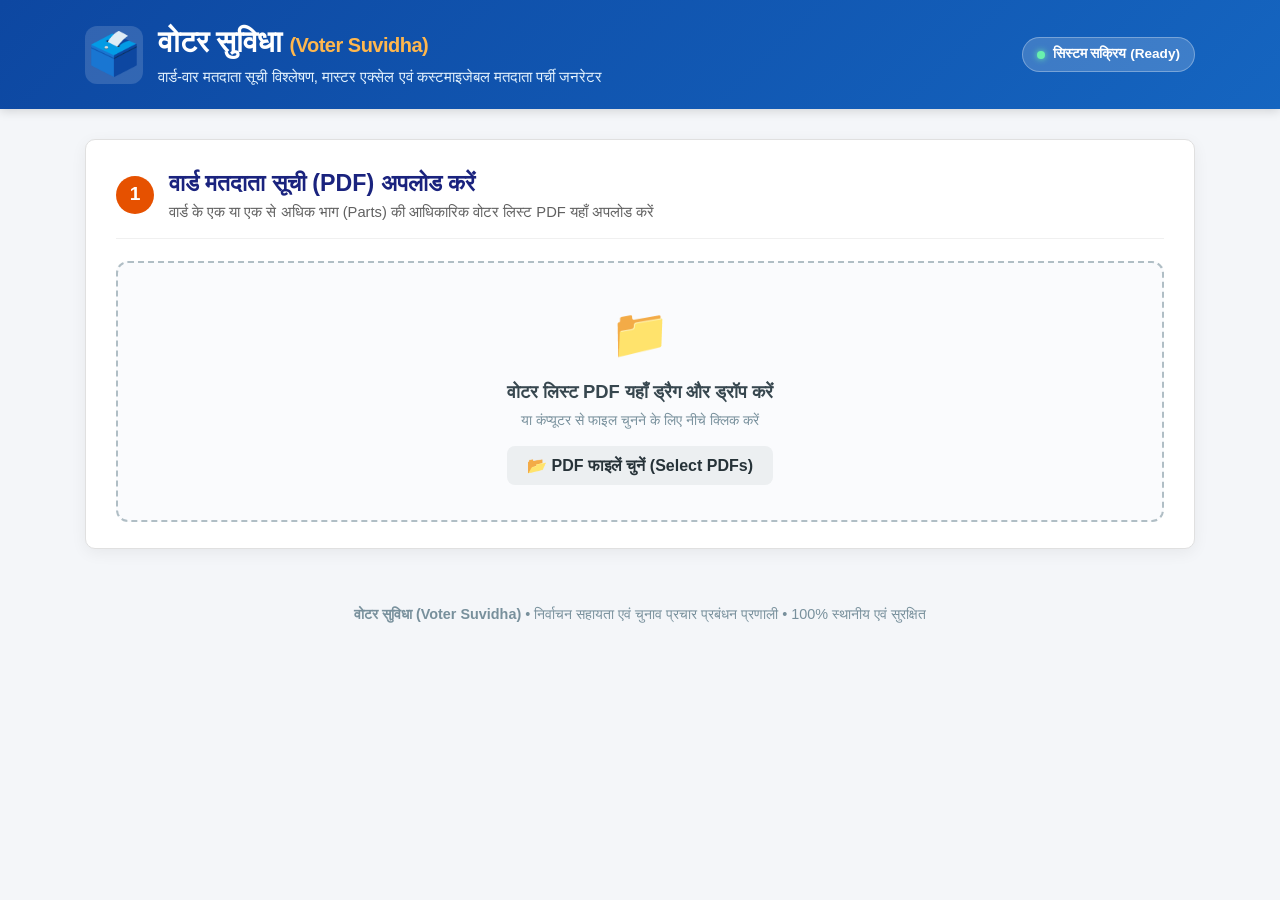
==== voter_suvidha/web/index.html @ de532b16 "feat: complete Voter Suvidha slip generator with candidate photo, party symbol, and threaded server" ====
<!DOCTYPE html>
<html lang="hi">
<head>
  <meta charset="UTF-8">
  <meta name="viewport" content="width=device-width, initial-scale=1.0">
  <title>वोटर सुविधा (Voter Suvidha) — निर्वाचन नामावली एवं मतदाता पर्ची प्रणाली</title>
  <link rel="stylesheet" href="style.css">
</head>
<body>

  <!-- Top App Header -->
  <header class="app-header">
    <div class="header-container">
      <div class="brand-group">
        <div class="brand-logo">🗳️</div>
        <div>
          <h1 class="brand-title">वोटर सुविधा <span>(Voter Suvidha)</span></h1>
          <p class="brand-subtitle">वार्ड-वार मतदाता सूची विश्लेषण, मास्टर एक्सेल एवं कस्टमाइजेबल मतदाता पर्ची जनरेटर</p>
        </div>
      </div>
      <div class="header-badge">
        <span class="status-dot"></span> सिस्टम सक्रिय (Ready)
      </div>
    </div>
  </header>

  <!-- Main Container -->
  <main class="main-container">

    <!-- Step 1: Upload Box -->
    <section class="card upload-section">
      <div class="section-title-row">
        <div class="step-circle">1</div>
        <div>
          <h2>वार्ड मतदाता सूची (PDF) अपलोड करें</h2>
          <p class="step-desc">वार्ड के एक या एक से अधिक भाग (Parts) की आधिकारिक वोटर लिस्ट PDF यहाँ अपलोड करें</p>
        </div>
      </div>

      <div class="dropzone" id="dropzone">
        <div class="dropzone-icon">📁</div>
        <p class="dropzone-text"><strong>वोटर लिस्ट PDF यहाँ ड्रैग और ड्रॉप करें</strong></p>
        <p class="dropzone-sub">या कंप्यूटर से फाइल चुनने के लिए नीचे क्लिक करें</p>
        <input type="file" id="pdfFileInput" accept=".pdf" multiple style="display:none;">
        <button type="button" class="btn btn-secondary" onclick="document.getElementById('pdfFileInput').click()">
          📂 PDF फाइलें चुनें (Select PDFs)
        </button>
      </div>

      <!-- File Queue List -->
      <div id="fileListContainer" class="file-list-container" style="display:none;">
        <h3 class="subsection-title">चयनित फाइलें:</h3>
        <ul id="fileList" class="file-list"></ul>
        <div class="upload-action-row">
          <button id="btnProcessPdfs" class="btn btn-primary btn-large">
            ⚡ फाइलों का विश्लेषण करें (Extract Electors)
          </button>
          <button id="btnClearFiles" class="btn btn-outline">हटाएं (Clear)</button>
        </div>
      </div>

      <!-- Progress / Status Bar -->
      <div id="processingIndicator" class="processing-container" style="display:none;">
        <div class="spinner"></div>
        <div class="processing-text">
          <strong id="processingTitle">मतदाता सूची का विश्लेषण किया जा रहा है...</strong>
          <span id="processingDetail">कृती देव फॉन्ट डिकोडिंग और विलोपन सूची (Deleted Voters) की जांच जारी है...</span>
        </div>
      </div>
    </section>

    <!-- Step 2: Extracted Data Summary (Hidden until extracted) -->
    <section id="summarySection" class="card summary-section" style="display:none;">
      <div class="section-title-row">
        <div class="step-circle success-circle">2</div>
        <div>
          <h2>मतदाता सांख्यिकी सारांश (Extraction Summary)</h2>
          <p class="step-desc">विलोपित मतदाताओं को स्वतः हटाकर सक्रिय मतदाताओं का संकलन तैयार है</p>
        </div>
      </div>

      <div class="stats-grid">
        <div class="stat-card stat-active">
          <div class="stat-val" id="statActiveVoters">0</div>
          <div class="stat-label">सक्रिय मतदाता (Active)</div>
          <div class="stat-sub">पर्ची व एक्सेल हेतु मान्य</div>
        </div>
        <div class="stat-card stat-deleted">
          <div class="stat-val" id="statDeletedVoters">0</div>
          <div class="stat-label">विलोपित मतदाता (Deleted)</div>
          <div class="stat-sub">मृतक / स्थानांतरित (हटाए गए)</div>
        </div>
        <div class="stat-card stat-total">
          <div class="stat-val" id="statTotalSerials">0</div>
          <div class="stat-label">कुल क्रम संख्या (Serials)</div>
          <div class="stat-sub">नामावली में कुल प्रविष्टियाँ</div>
        </div>
        <div class="stat-card stat-ward">
          <div class="stat-val" id="statWardNum">20</div>
          <div class="stat-label">वार्ड संख्या (Ward)</div>
          <div class="stat-sub" id="statPartsCount">भाग 1 व 2</div>
        </div>
      </div>

      <!-- Parts & Booth Detail Editor Table -->
      <div class="booth-editor-container">
        <h3 class="subsection-title">मतदाता सूची (PDF) से प्राप्त भाग एवं मतदान केंद्र का नाम व पता:</h3>
        <table class="data-table" id="partsTable">
          <thead>
            <tr>
              <th style="width: 10%;">भाग नं.</th>
              <th style="width: 55%;">मतदान केंद्र का नाम व पता (Polling Station)</th>
              <th style="width: 15%;">कुल मतदाता</th>
              <th style="width: 20%;">सक्रिय मतदाता</th>
            </tr>
          </thead>
          <tbody id="partsTableBody"></tbody>
        </table>
      </div>
    </section>

    <!-- Step 3: Customization Settings (Candidate, Message, Layout) -->
    <section id="configSection" class="card config-section" style="display:none;">
      <div class="section-title-row">
        <div class="step-circle">3</div>
        <div>
          <h2>मतदाता पर्ची कस्टमाइजेशन (Slip Configuration)</h2>
          <p class="step-desc">प्रत्याशी का नाम, पार्टी, अपील एवं प्रति A4 पृष्ठ पर्चियों की संख्या निर्धारित करें</p>
        </div>
      </div>

      <div class="form-grid">
        <!-- Candidate Name -->
        <div class="form-group">
          <label for="candidateNameInput">
            <strong>प्रत्याशी का नाम (Candidate Name):</strong>
          </label>
          <input type="text" id="candidateNameInput" class="form-control" value="मनोज बाबेल" placeholder="उदा. मनोज बाबेल">
          <small class="field-hint">पर्ची के दाईं ओर (Right Box) बोल्ड अक्षरों में प्रदर्शित होगा</small>
        </div>

        <!-- Party Name -->
        <div class="form-group">
          <label for="partyNameInput">
            <strong>पार्टी / दल का नाम (Party Name):</strong>
          </label>
          <input type="text" id="partyNameInput" class="form-control" value="भारतीय जनता पार्टी (BJP)" placeholder="उदा. भारतीय जनता पार्टी (BJP)">
          <small class="field-hint">प्रत्याशी नाम के साथ प्रदर्शित होगा</small>
        </div>

        <!-- Candidate Photo -->
        <div class="form-group">
          <label for="candidatePhotoInput">
            <strong>प्रत्याशी की फोटो (Candidate Photo - Optional):</strong>
          </label>
          <div class="photo-upload-container">
            <input type="file" id="candidatePhotoInput" accept="image/*" style="display:none;">
            <button type="button" class="btn btn-secondary" onclick="document.getElementById('candidatePhotoInput').click()">
              📷 फोटो अपलोड करें (Upload Photo)
            </button>
            <div id="photoPreviewBox" class="photo-preview-box" style="display:none;">
              <img id="candidatePhotoPreview" src="" alt="Candidate Photo">
              <button type="button" class="btn-remove-photo" id="btnRemovePhoto" title="फोटो हटाएं">&times;</button>
            </div>
          </div>
          <small class="field-hint">प्रत्याशी के नाम के ऊपर (शीर्ष पर) प्रिंट होगी</small>
        </div>

        <!-- Party Symbol -->
        <div class="form-group">
          <label for="partySymbolInput">
            <strong>पार्टी का चुनाव चिन्ह (Party Symbol - Optional):</strong>
          </label>
          <div class="photo-upload-container">
            <input type="file" id="partySymbolInput" accept="image/*" style="display:none;">
            <button type="button" class="btn btn-secondary" onclick="document.getElementById('partySymbolInput').click()">
              🗳️ चुनाव चिन्ह अपलोड करें (Upload Symbol)
            </button>
            <div id="symbolPreviewBox" class="photo-preview-box" style="display:none;">
              <img id="partySymbolPreview" src="" alt="Party Symbol">
              <button type="button" class="btn-remove-photo" id="btnRemoveSymbol" title="चिन्ह हटाएं">&times;</button>
            </div>
          </div>
          <small class="field-hint">प्रत्याशी के नाम के नीचे व पार्टी नाम के ऊपर प्रिंट होगा</small>
        </div>

        <!-- Message at bottom -->
        <div class="form-group">
          <label for="bottomMessageInput">
            <strong>चुनाव अपील संदेश (Appeal Text):</strong>
          </label>
          <input type="text" id="bottomMessageInput" class="form-control" value="को अपना अमूल्य वोट देकर भारी मतों से विजयी बनाएं!" placeholder="उदा. को अपना अमूल्य वोट देकर विजयी बनाएं!">
          <small class="field-hint">प्रत्याशी बॉक्स के नीचे प्रदर्शित होगा</small>
        </div>

        <!-- Slips per A4 Page Configuration -->
        <div class="form-group full-width">
          <label>
            <strong>प्रति A4 पृष्ठ कितनी पर्चियां प्रिंट करना चाहते हैं? (Slips per A4 Page):</strong>
          </label>
          <div class="layout-selector">
            <label class="layout-option">
              <input type="radio" name="slipsPerPage" value="4">
              <div class="option-box">
                <span class="opt-num">4 स्लिप्स</span>
                <span class="opt-grid">2 × 2 ग्रिड</span>
                <span class="opt-desc">बड़ा आकार (सीनियर सिटीजन/स्पेशल)</span>
              </div>
            </label>

            <label class="layout-option">
              <input type="radio" name="slipsPerPage" value="6">
              <div class="option-box">
                <span class="opt-num">6 स्लिप्स</span>
                <span class="opt-grid">2 × 3 ग्रिड</span>
                <span class="opt-desc">मध्यम आकार (सुविधाजनक फॉन्ट)</span>
              </div>
            </label>

            <label class="layout-option active">
              <input type="radio" name="slipsPerPage" value="8" checked>
              <div class="option-box featured">
                <span class="badge-rec">अनुशंसित (Recommended)</span>
                <span class="opt-num">8 स्लिप्स</span>
                <span class="opt-grid">2 × 4 ग्रिड</span>
                <span class="opt-desc">मानक साइज (सर्वोत्तम पेपर बचत)</span>
              </div>
            </label>

            <label class="layout-option">
              <input type="radio" name="slipsPerPage" value="10">
              <div class="option-box">
                <span class="opt-num">10 स्लिप्स</span>
                <span class="opt-grid">2 × 5 ग्रिड</span>
                <span class="opt-desc">कॉम्पैक्ट साइज</span>
              </div>
            </label>

            <label class="layout-option">
              <input type="radio" name="slipsPerPage" value="12">
              <div class="option-box">
                <span class="opt-num">12 स्लिप्स</span>
                <span class="opt-grid">2 × 6 ग्रिड</span>
                <span class="opt-desc">सघन साइज (अधिकतम पर्चियां)</span>
              </div>
            </label>
          </div>
        </div>
      </div>
    </section>

    <!-- Step 4: Actions & Generation -->
    <section id="actionSection" class="card action-section" style="display:none;">
      <div class="section-title-row">
        <div class="step-circle">4</div>
        <div>
          <h2>फाइलें तैयार करें (Generate & Download)</h2>
          <p class="step-desc">अपनी आवश्यकता अनुसार एक्सेल शीट या प्रिंट-रेडी वोटर स्लिप PDF तैयार करें</p>
        </div>
      </div>

      <div class="action-buttons-grid">
        <!-- Excel Button -->
        <div class="action-card">
          <div class="action-card-icon">📊</div>
          <h3>मास्टर वोटर लिस्ट (Excel)</h3>
          <p>सभी सक्रिय मतदाताओं की विस्तृत 11-कॉलम वाली स्प्रेडशीट। केवल एक्सेल फाइल बनेगी।</p>
          <button id="btnGenerateExcel" class="btn btn-success btn-large">
            📥 एक्सेल फाइल बनाएं (.xlsx)
          </button>
        </div>

        <!-- Voter Slips PDF Button -->
        <div class="action-card featured-action">
          <div class="action-card-icon">📄</div>
          <h3>वोटर सुविधा स्लिप (PDF)</h3>
          <p>चयनित प्रति पृष्ठ स्लिप संख्या व प्रत्याशी समर्थन के साथ सीधे प्रिंट-रेडी A4 PDF।</p>
          <div class="btn-group-dual">
            <button id="btnPreviewSlips" class="btn btn-secondary">
              👁️ लाइव नमूना देखें (Preview)
            </button>
            <button id="btnGeneratePdf" class="btn btn-primary btn-large">
              🖨️ वोटर स्लिप PDF बनाएं (.pdf)
            </button>
          </div>
        </div>
      </div>

      <!-- Live Generation Status Notification -->
      <div id="genStatusBox" class="status-box" style="display:none;">
        <div class="status-icon" id="genStatusIcon">⏳</div>
        <div class="status-content">
          <h4 id="genStatusTitle">फाइल तैयार की जा रही है...</h4>
          <p id="genStatusMsg">कृपया प्रतीक्षा करें...</p>
          <div id="genDownloadArea" style="margin-top: 10px; display:none;"></div>
        </div>
      </div>
    </section>

  </main>

  <!-- Preview Modal -->
  <div id="previewModal" class="modal" style="display:none;">
    <div class="modal-content">
      <div class="modal-header">
        <h3>📄 वोटर सुविधा स्लिप — नमूना पृष्ठ पूर्वावलोकन (Live 1 Page Preview)</h3>
        <button class="modal-close" onclick="closePreviewModal()">&times;</button>
      </div>
      <div class="modal-body">
        <iframe id="previewIframe" class="preview-iframe"></iframe>
      </div>
      <div class="modal-footer">
        <span id="previewInfo"></span>
        <button class="btn btn-secondary" onclick="closePreviewModal()">बंद करें (Close)</button>
        <button class="btn btn-primary" onclick="generatePdfFromPreview()">सभी पेजों की PDF बनाएं (Generate Full PDF)</button>
      </div>
    </div>
  </div>

  <footer class="app-footer">
    <p><strong>वोटर सुविधा (Voter Suvidha)</strong> &bull; निर्वाचन सहायता एवं चुनाव प्रचार प्रबंधन प्रणाली &bull; 100% स्थानीय एवं सुरक्षित</p>
  </footer>

  <script src="app.js"></script>
</body>
</html>
---- voter_suvidha/web/style.css ----
/* ==============================================================================
   VOTER SUVIDHA - MODERN RESPONSIVE STYLESHEET
   ============================================================================== */

:root {
  --primary: #e65100;
  --primary-hover: #bf360c;
  --primary-light: #fff3e0;
  --navy: #0d47a1;
  --navy-light: #e3f2fd;
  --success: #2e7d32;
  --success-hover: #1b5e20;
  --success-light: #e8f5e9;
  --danger: #c62828;
  --danger-light: #ffebee;
  --bg: #f4f6f9;
  --card-bg: #ffffff;
  --text-main: #212529;
  --text-muted: #616161;
  --border: #e0e0e0;
  --radius: 10px;
  --shadow: 0 4px 16px rgba(0, 0, 0, 0.06);
}

* {
  box-sizing: border-box;
  margin: 0;
  padding: 0;
}

body {
  font-family: 'Nirmala UI', 'Mangal', 'Segoe UI', Tahoma, Arial, sans-serif;
  background-color: var(--bg);
  color: var(--text-main);
  line-height: 1.5;
  font-size: 16px;
}

/* Header */
.app-header {
  background: linear-gradient(135deg, #0d47a1 0%, #1565c0 100%);
  color: #ffffff;
  padding: 20px 0;
  box-shadow: 0 2px 10px rgba(0, 0, 0, 0.15);
}

.header-container {
  max-width: 1150px;
  margin: 0 auto;
  padding: 0 20px;
  display: flex;
  justify-content: space-between;
  align-items: center;
}

.brand-group {
  display: flex;
  align-items: center;
  gap: 15px;
}

.brand-logo {
  font-size: 2.6rem;
  background: rgba(255, 255, 255, 0.15);
  border-radius: 12px;
  width: 58px;
  height: 58px;
  display: flex;
  align-items: center;
  justify-content: center;
}

.brand-title {
  font-size: 1.85rem;
  font-weight: 800;
  letter-spacing: -0.5px;
}

.brand-title span {
  font-size: 1.25rem;
  font-weight: 600;
  color: #ffb74d;
}

.brand-subtitle {
  font-size: 0.95rem;
  color: #e3f2fd;
  margin-top: 2px;
}

.header-badge {
  background: rgba(255, 255, 255, 0.18);
  border: 1px solid rgba(255, 255, 255, 0.3);
  padding: 6px 14px;
  border-radius: 20px;
  font-size: 0.85rem;
  font-weight: 600;
  display: flex;
  align-items: center;
  gap: 8px;
}

.status-dot {
  width: 8px;
  height: 8px;
  border-radius: 50%;
  background: #69f0ae;
  box-shadow: 0 0 6px #69f0ae;
}

/* Main Layout */
.main-container {
  max-width: 1150px;
  margin: 30px auto;
  padding: 0 20px;
  display: flex;
  flex-direction: column;
  gap: 25px;
}

/* Cards */
.card {
  background: var(--card-bg);
  border-radius: var(--radius);
  padding: 26px 30px;
  box-shadow: var(--shadow);
  border: 1px solid var(--border);
}

.section-title-row {
  display: flex;
  align-items: center;
  gap: 15px;
  margin-bottom: 22px;
  border-bottom: 1.5px solid #f0f0f0;
  padding-bottom: 15px;
}

.step-circle {
  background: var(--primary);
  color: #fff;
  width: 38px;
  height: 38px;
  border-radius: 50%;
  font-size: 1.2rem;
  font-weight: 800;
  display: flex;
  align-items: center;
  justify-content: center;
  flex-shrink: 0;
}

.success-circle {
  background: var(--success);
}

.section-title-row h2 {
  font-size: 1.45rem;
  font-weight: 800;
  color: #1a237e;
}

.step-desc {
  font-size: 0.92rem;
  color: var(--text-muted);
}

.subsection-title {
  font-size: 1.1rem;
  font-weight: 700;
  margin-bottom: 12px;
  color: #37474f;
}

/* Dropzone */
.dropzone {
  border: 2.5px dashed #b0bec5;
  background: #fafbfd;
  border-radius: 12px;
  padding: 35px 20px;
  text-align: center;
  cursor: pointer;
  transition: all 0.25s ease;
}

.dropzone:hover, .dropzone.drag-over {
  border-color: var(--primary);
  background: #fff8e1;
}

.dropzone-icon {
  font-size: 3rem;
  margin-bottom: 8px;
}

.dropzone-text {
  font-size: 1.15rem;
  color: #37474f;
  margin-bottom: 4px;
}

.dropzone-sub {
  font-size: 0.9rem;
  color: #78909c;
  margin-bottom: 15px;
}

/* File list */
.file-list-container {
  margin-top: 20px;
  background: #f8f9fa;
  border-radius: 8px;
  padding: 16px 20px;
  border: 1px solid #e9ecef;
}

.file-list {
  list-style: none;
  display: flex;
  flex-direction: column;
  gap: 8px;
  margin-bottom: 15px;
}

.file-item {
  display: flex;
  justify-content: space-between;
  align-items: center;
  background: #fff;
  padding: 10px 14px;
  border-radius: 6px;
  border: 1px solid #dee2e6;
  font-size: 0.95rem;
}

.file-item-name {
  font-weight: 600;
  color: #263238;
}

.file-item-size {
  font-size: 0.85rem;
  color: #90a4ae;
}

.upload-action-row {
  display: flex;
  gap: 12px;
}

/* Processing Spinner */
.processing-container {
  margin-top: 20px;
  display: flex;
  align-items: center;
  gap: 18px;
  background: var(--navy-light);
  border: 1px solid #bbdefb;
  border-radius: 8px;
  padding: 16px 22px;
}

.spinner {
  width: 32px;
  height: 32px;
  border: 4px solid #bbdefb;
  border-top-color: var(--navy);
  border-radius: 50%;
  animation: spin 0.9s linear infinite;
  flex-shrink: 0;
}

@keyframes spin {
  to { transform: rotate(360deg); }
}

.processing-text strong {
  display: block;
  color: #0d47a1;
  font-size: 1.05rem;
}

.processing-text span {
  font-size: 0.9rem;
  color: #1976d2;
}

/* Statistics Grid */
.stats-grid {
  display: grid;
  grid-template-columns: repeat(auto-fit, minmax(220px, 1fr));
  gap: 18px;
  margin-bottom: 25px;
}

.stat-card {
  padding: 20px;
  border-radius: 10px;
  border: 1.5px solid transparent;
}

.stat-active {
  background: var(--success-light);
  border-color: #a5d6a7;
}

.stat-active .stat-val { color: var(--success); }

.stat-deleted {
  background: var(--danger-light);
  border-color: #ef9a9a;
}

.stat-deleted .stat-val { color: var(--danger); }

.stat-total {
  background: var(--navy-light);
  border-color: #90caf9;
}

.stat-total .stat-val { color: var(--navy); }

.stat-ward {
  background: var(--primary-light);
  border-color: #ffcc80;
}

.stat-ward .stat-val { color: var(--primary); }

.stat-val {
  font-size: 2.2rem;
  font-weight: 900;
  line-height: 1;
  margin-bottom: 6px;
}

.stat-label {
  font-weight: 700;
  font-size: 1.05rem;
}

.stat-sub {
  font-size: 0.85rem;
  color: var(--text-muted);
}

/* Table */
.data-table {
  width: 100%;
  border-collapse: collapse;
  margin-top: 10px;
}

.data-table th, .data-table td {
  padding: 10px 14px;
  border: 1px solid #e0e0e0;
  text-align: left;
}

.data-table th {
  background: #eceff1;
  font-weight: 700;
  color: #37474f;
  font-size: 0.95rem;
}

.table-input {
  width: 100%;
  padding: 6px 10px;
  border: 1px solid #cfd8dc;
  border-radius: 4px;
  font-family: inherit;
  font-size: 0.95rem;
}

/* Form Settings */
.form-grid {
  display: grid;
  grid-template-columns: repeat(2, 1fr);
  gap: 20px;
}

.form-group.full-width {
  grid-column: span 2;
}

.form-group label {
  display: block;
  margin-bottom: 6px;
  font-size: 1.02rem;
  color: #263238;
}

.form-control {
  width: 100%;
  padding: 10px 14px;
  border: 1.5px solid #cfd8dc;
  border-radius: 6px;
  font-size: 1rem;
  font-family: inherit;
  font-weight: 600;
  transition: border-color 0.2s;
}

.form-control:focus {
  outline: none;
  border-color: var(--primary);
  box-shadow: 0 0 0 3px rgba(230, 81, 0, 0.15);
}

.field-hint {
  display: block;
  font-size: 0.85rem;
  color: #78909c;
  margin-top: 4px;
}

/* Layout Selector Cards */
.layout-selector {
  display: grid;
  grid-template-columns: repeat(5, 1fr);
  gap: 12px;
  margin-top: 8px;
}

.layout-option {
  position: relative;
  cursor: pointer;
}

.layout-option input[type="radio"] {
  position: absolute;
  opacity: 0;
}

.option-box {
  border: 2px solid #cfd8dc;
  border-radius: 8px;
  padding: 14px 10px;
  text-align: center;
  background: #fff;
  transition: all 0.2s ease;
  height: 100%;
  display: flex;
  flex-direction: column;
  justify-content: center;
  align-items: center;
}

.opt-num {
  display: block;
  font-size: 1.15rem;
  font-weight: 800;
  color: #1a237e;
}

.opt-grid {
  display: block;
  font-size: 0.9rem;
  font-weight: 700;
  color: #546e7a;
  margin: 2px 0;
}

.opt-desc {
  display: block;
  font-size: 0.75rem;
  color: #78909c;
  line-height: 1.2;
}

.layout-option input[type="radio"]:checked + .option-box {
  border-color: var(--primary);
  background: #fff8e1;
  box-shadow: 0 2px 8px rgba(230, 81, 0, 0.2);
}

.layout-option input[type="radio"]:checked + .option-box .opt-num {
  color: var(--primary);
}

.badge-rec {
  background: #e65100;
  color: #fff;
  font-size: 0.65rem;
  font-weight: 800;
  padding: 2px 6px;
  border-radius: 4px;
  margin-bottom: 4px;
  text-transform: uppercase;
}

/* Action Cards */
.action-buttons-grid {
  display: grid;
  grid-template-columns: repeat(2, 1fr);
  gap: 22px;
}

.action-card {
  border: 1.5px solid #cfd8dc;
  border-radius: 12px;
  padding: 24px;
  background: #ffffff;
  display: flex;
  flex-direction: column;
  justify-content: space-between;
}

.featured-action {
  border-color: #ffb74d;
  background: #fffdf9;
  box-shadow: 0 4px 12px rgba(230, 81, 0, 0.08);
}

.action-card-icon {
  font-size: 2.2rem;
  margin-bottom: 10px;
}

.action-card h3 {
  font-size: 1.3rem;
  font-weight: 800;
  margin-bottom: 6px;
  color: #1a237e;
}

.action-card p {
  font-size: 0.92rem;
  color: #546e7a;
  margin-bottom: 20px;
  flex-grow: 1;
}

.btn-group-dual {
  display: flex;
  gap: 10px;
}

/* Buttons */
.btn {
  display: inline-flex;
  align-items: center;
  justify-content: center;
  padding: 10px 20px;
  font-size: 1rem;
  font-weight: 700;
  font-family: inherit;
  border-radius: 8px;
  border: none;
  cursor: pointer;
  transition: all 0.2s;
  text-decoration: none;
}

.btn-large {
  padding: 12px 24px;
  font-size: 1.1rem;
}

.btn-primary {
  background: var(--primary);
  color: #fff;
}

.btn-primary:hover {
  background: var(--primary-hover);
}

.btn-success {
  background: var(--success);
  color: #fff;
}

.btn-success:hover {
  background: var(--success-hover);
}

.btn-secondary {
  background: #eceff1;
  color: #263238;
}

.btn-secondary:hover {
  background: #cfd8dc;
}

.btn-outline {
  background: transparent;
  border: 1.5px solid #b0bec5;
  color: #455a64;
}

.btn-outline:hover {
  background: #eceff1;
}

/* Status Box */
.status-box {
  margin-top: 20px;
  display: flex;
  align-items: flex-start;
  gap: 15px;
  padding: 18px 22px;
  border-radius: 8px;
  background: #e8f5e9;
  border: 1.5px solid #81c784;
}

.status-icon {
  font-size: 1.8rem;
}

.status-content h4 {
  font-size: 1.15rem;
  font-weight: 800;
  color: #1b5e20;
}

.status-content p {
  font-size: 0.95rem;
  color: #2e7d32;
}

/* Modal */
.modal {
  position: fixed;
  top: 0;
  left: 0;
  width: 100vw;
  height: 100vh;
  background: rgba(0, 0, 0, 0.65);
  display: flex;
  align-items: center;
  justify-content: center;
  z-index: 1000;
}

.modal-content {
  background: #fff;
  width: 90%;
  max-width: 900px;
  height: 92vh;
  border-radius: 12px;
  display: flex;
  flex-direction: column;
  overflow: hidden;
  box-shadow: 0 10px 30px rgba(0, 0, 0, 0.3);
}

.modal-header {
  padding: 15px 22px;
  background: #1a237e;
  color: #fff;
  display: flex;
  justify-content: space-between;
  align-items: center;
}

.modal-header h3 {
  font-size: 1.25rem;
  font-weight: 700;
}

.modal-close {
  background: transparent;
  border: none;
  color: #fff;
  font-size: 1.8rem;
  cursor: pointer;
}

.modal-body {
  flex: 1;
  background: #525659;
  padding: 15px;
  display: flex;
  justify-content: center;
}

.preview-iframe {
  width: 100%;
  max-width: 650px;
  height: 100%;
  border: none;
  background: #fff;
  box-shadow: 0 4px 15px rgba(0, 0, 0, 0.2);
}

.modal-footer {
  padding: 12px 22px;
  background: #eceff1;
  display: flex;
  justify-content: space-between;
  align-items: center;
}

/* Footer */
.app-footer {
  text-align: center;
  padding: 25px 0;
  color: #78909c;
  font-size: 0.9rem;
}

@media (max-width: 768px) {
  .layout-selector { grid-template-columns: repeat(2, 1fr); }
  .form-grid { grid-template-columns: 1fr; }
  .form-group.full-width { grid-column: span 1; }
  .action-buttons-grid { grid-template-columns: 1fr; }
}

/* Candidate Photo Upload Styles */
.photo-upload-container {
  display: flex;
  align-items: center;
  gap: 15px;
  margin-top: 6px;
}

.photo-preview-box {
  position: relative;
  width: 56px;
  height: 56px;
  border-radius: 8px;
  overflow: visible;
  border: 2px solid #1a237e;
  box-shadow: 0 2px 6px rgba(0,0,0,0.15);
  background: #fff;
}

.photo-preview-box img {
  width: 100%;
  height: 100%;
  object-fit: cover;
  border-radius: 6px;
  display: block;
}

.btn-remove-photo {
  position: absolute;
  top: -8px;
  right: -8px;
  background: #d32f2f;
  color: #fff;
  border: none;
  border-radius: 50%;
  width: 20px;
  height: 20px;
  font-size: 13px;
  font-weight: bold;
  line-height: 1;
  cursor: pointer;
  display: flex;
  align-items: center;
  justify-content: center;
  box-shadow: 0 1px 4px rgba(0,0,0,0.3);
}

.btn-remove-photo:hover {
  background: #b71c1c;
}
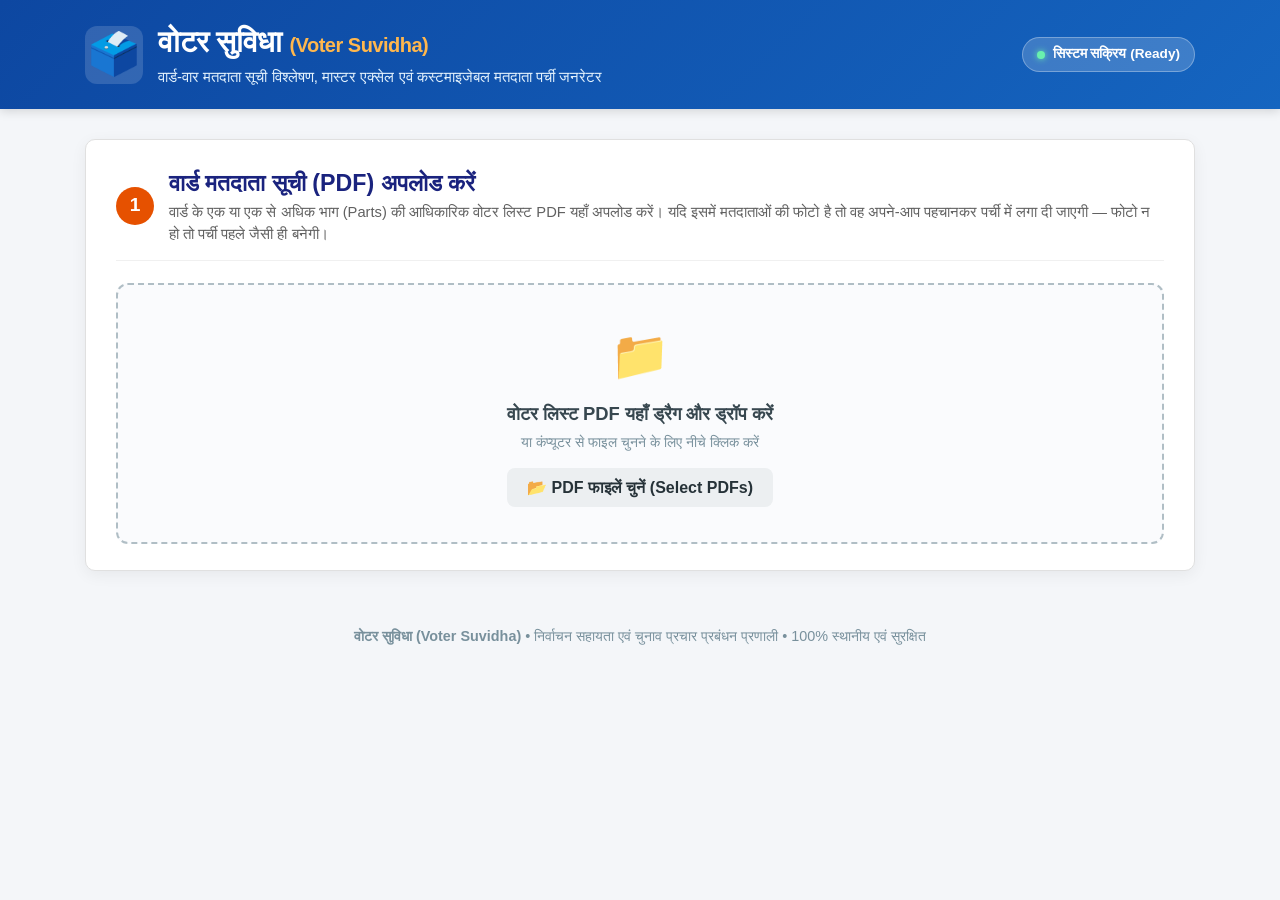
==== commit 573f8b8d: "Fix Devanagari extraction and new voter slip design" ====
--- a/voter_suvidha/web/index.html
+++ b/voter_suvidha/web/index.html
@@ -33,7 +33,7 @@
         <div class="step-circle">1</div>
         <div>
           <h2>वार्ड मतदाता सूची (PDF) अपलोड करें</h2>
-          <p class="step-desc">वार्ड के एक या एक से अधिक भाग (Parts) की आधिकारिक वोटर लिस्ट PDF यहाँ अपलोड करें</p>
+          <p class="step-desc">वार्ड के एक या एक से अधिक भाग (Parts) की आधिकारिक वोटर लिस्ट PDF यहाँ अपलोड करें। यदि इसमें मतदाताओं की फोटो है तो वह अपने-आप पहचानकर पर्ची में लगा दी जाएगी — फोटो न हो तो पर्ची पहले जैसी ही बनेगी।</p>
         </div>
       </div>
 
@@ -130,13 +130,28 @@
       </div>
 
       <div class="form-grid">
+        <!-- Candidate Post -->
+        <div class="form-group">
+          <label for="candidatePostSelect">
+            <strong>प्रत्याशी का पद (Candidate Post):</strong>
+          </label>
+          <select id="candidatePostSelect" class="form-control" style="font-weight:700; cursor:pointer;">
+            <option value="सरपंच" selected>सरपंच</option>
+            <option value="वार्ड पंच">वार्ड पंच</option>
+            <option value="पंचायत समिति सदस्य">पंचायत समिति सदस्य</option>
+            <option value="जिला परिषद् सदस्य">जिला परिषद् सदस्य</option>
+          </select>
+          <small class="field-hint">पर्ची में फोटो के ऊपर बोल्ड (उदा. <strong>सरपंच पद हेतु</strong>) प्रिंट होगा</small>
+        </div>
+
         <!-- Candidate Name -->
         <div class="form-group">
           <label for="candidateNameInput">
             <strong>प्रत्याशी का नाम (Candidate Name):</strong>
           </label>
-          <input type="text" id="candidateNameInput" class="form-control" value="मनोज बाबेल" placeholder="उदा. मनोज बाबेल">
-          <small class="field-hint">पर्ची के दाईं ओर (Right Box) बोल्ड अक्षरों में प्रदर्शित होगा</small>
+          <input type="text" id="candidateNameInput" class="form-control" placeholder="उदा. मनोज बाबेल" list="candidateNameHistory" autocomplete="off">
+          <datalist id="candidateNameHistory"></datalist>
+          <small class="field-hint">पर्ची के दाईं ओर (Right Box) बोल्ड अक्षरों में प्रदर्शित होगा — पहले भरे नाम डबल-क्लिक करने पर सूची में दिखेंगे</small>
         </div>
 
         <!-- Party Name -->
@@ -144,8 +159,9 @@
           <label for="partyNameInput">
             <strong>पार्टी / दल का नाम (Party Name):</strong>
           </label>
-          <input type="text" id="partyNameInput" class="form-control" value="भारतीय जनता पार्टी (BJP)" placeholder="उदा. भारतीय जनता पार्टी (BJP)">
-          <small class="field-hint">प्रत्याशी नाम के साथ प्रदर्शित होगा</small>
+          <input type="text" id="partyNameInput" class="form-control" placeholder="उदा. भारतीय जनता पार्टी (BJP)" list="partyNameHistory" autocomplete="off">
+          <datalist id="partyNameHistory"></datalist>
+          <small class="field-hint">प्रत्याशी नाम के साथ प्रदर्शित होगा — पहले भरे नाम डबल-क्लिक करने पर सूची में दिखेंगे</small>
         </div>
 
         <!-- Candidate Photo -->
@@ -264,9 +280,9 @@
         <div class="action-card">
           <div class="action-card-icon">📊</div>
           <h3>मास्टर वोटर लिस्ट (Excel)</h3>
-          <p>सभी सक्रिय मतदाताओं की विस्तृत 11-कॉलम वाली स्प्रेडशीट। केवल एक्सेल फाइल बनेगी।</p>
+          <p>सभी सक्रिय मतदाताओं की प्रमाणित 12-कॉलम एक्सेल मास्टर लिस्ट (Sr No, वार्ड संख्या, भाग संख्या, मतदान केंद्र, क्रम संख्या, नाम, पिता/पति, मकान, आयु, लिंग, EPIC No, ग्राम पंचायत)।</p>
           <button id="btnGenerateExcel" class="btn btn-success btn-large">
-            📥 एक्सेल फाइल बनाएं (.xlsx)
+            📥 12-कॉलम एक्सेल डाउनलोड करें (.xlsx)
           </button>
         </div>
 
@@ -274,7 +290,7 @@
         <div class="action-card featured-action">
           <div class="action-card-icon">📄</div>
           <h3>वोटर सुविधा स्लिप (PDF)</h3>
-          <p>चयनित प्रति पृष्ठ स्लिप संख्या व प्रत्याशी समर्थन के साथ सीधे प्रिंट-रेडी A4 PDF।</p>
+          <p>मास्टर एक्सेल शीट के डेटा से सीधे जनरेट होने वाली त्रुटिरहित प्रिंट-रेडी A4 PDF पर्चियां।</p>
           <div class="btn-group-dual">
             <button id="btnPreviewSlips" class="btn btn-secondary">
               👁️ लाइव नमूना देखें (Preview)
